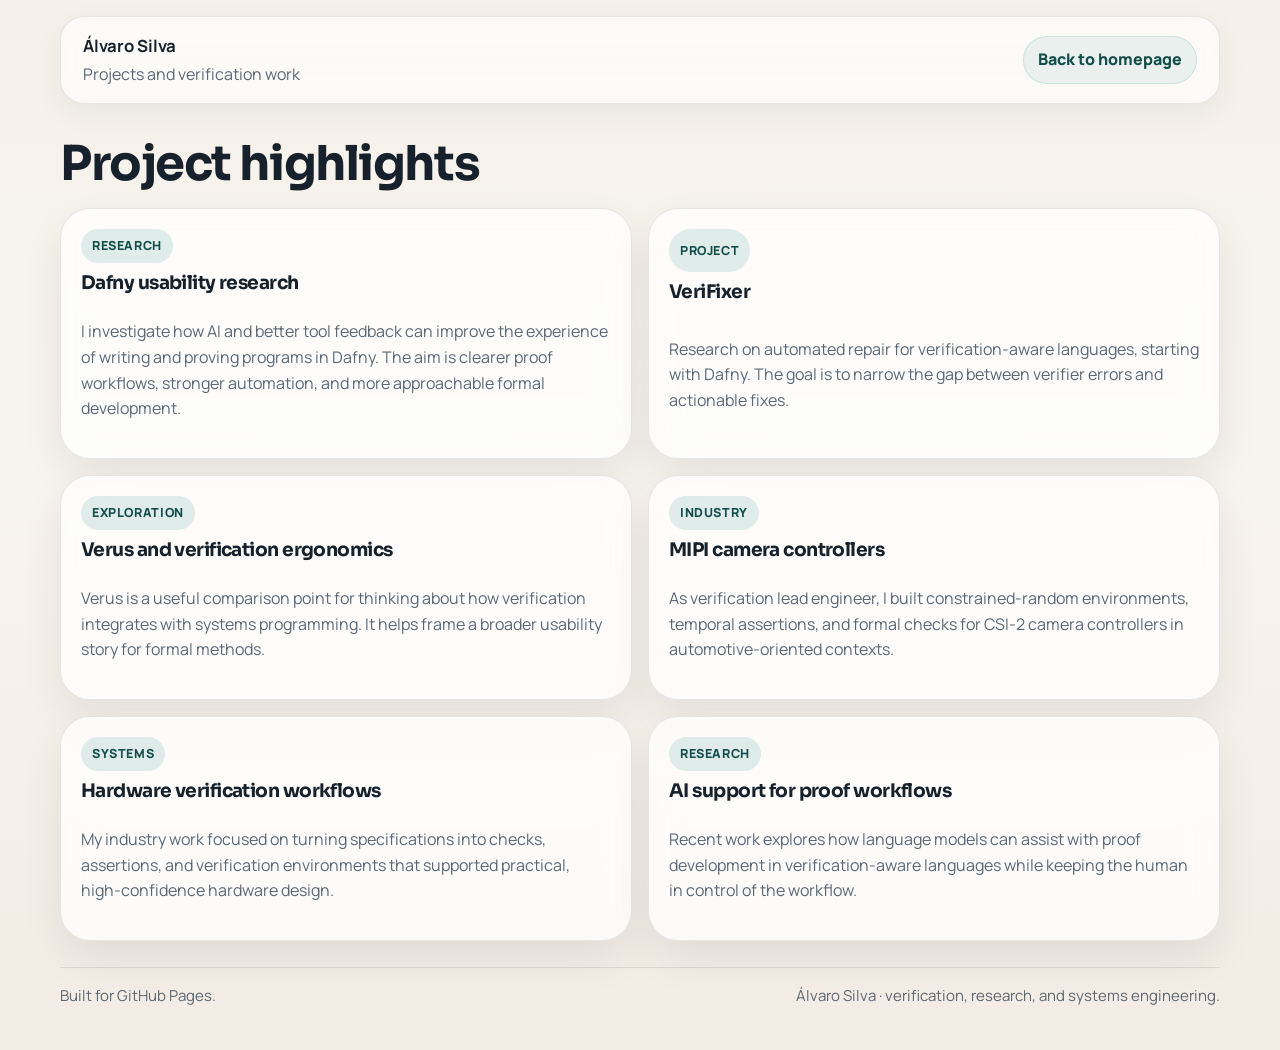
==== projects.html @ 23628031 "Initial website" ====
<!doctype html>
<html lang="en">
<head>
	<meta charset="utf-8">
	<meta name="viewport" content="width=device-width, initial-scale=1">
	<meta name="description" content="Álvaro Silva projects page. Research, verification, and hardware verification highlights.">
	<title>Projects | Álvaro Silva</title>
	<link rel="preconnect" href="https://fonts.googleapis.com">
	<link rel="preconnect" href="https://fonts.gstatic.com" crossorigin>
	<link href="https://fonts.googleapis.com/css2?family=Manrope:wght@400;500;600;700;800&family=Sora:wght@600;700&display=swap" rel="stylesheet">
	<style>
		:root { --bg:#f5f1ea; --surface:rgba(255,255,255,.78); --text:#17212b; --muted:#5c6773; --line:rgba(23,33,43,.10); --accent:#0f766e; --accent-strong:#134e4a; --accent-soft:rgba(15,118,110,.12); --shadow:0 18px 40px rgba(23,33,43,.08); --radius-xl:30px; --max-width:1160px; }
		*{box-sizing:border-box} html{scroll-behavior:smooth} body{margin:0;color:var(--text);background:linear-gradient(180deg,var(--bg) 0%,#f7f3ee 45%,#f2ece4 100%);font-family:"Manrope",sans-serif;line-height:1.6;min-height:100vh} a{color:inherit;text-decoration:none} .page{width:min(calc(100% - 32px),var(--max-width));margin:0 auto;padding:16px 0 42px} .topbar{display:flex;align-items:center;justify-content:space-between;gap:16px;padding:16px 22px;border:1px solid var(--line);border-radius:24px;background:rgba(255,255,255,.65);backdrop-filter:blur(16px);box-shadow:0 10px 30px rgba(23,33,43,.06)} .brand{display:grid;gap:2px} .brand strong{font-size:1.05rem} .brand span,.section-head p,.card p,.meta{color:var(--muted)} .hero,.section{padding-top:34px} .hero-main,.card{border:1px solid var(--line);background:var(--surface);backdrop-filter:blur(16px);box-shadow:var(--shadow);border-radius:var(--radius-xl)} .hero-main{padding:30px} h1,h2,h3{margin:0;line-height:1.08;letter-spacing:-.03em;font-family:"Sora","Manrope",sans-serif} h1{font-size:clamp(2.2rem,4.2vw,3.8rem);max-width:13ch} .eyebrow{display:inline-flex;padding:8px 14px;border-radius:999px;background:var(--accent-soft);color:var(--accent-strong);font-size:.85rem;font-weight:800;margin-bottom:14px} .section-head{display:flex;flex-wrap:wrap;justify-content:space-between;align-items:end;gap:14px;margin-bottom:18px} .section-head h2{font-size:clamp(2rem,4vw,3rem)} .backlink{display:inline-flex;align-items:center;padding:10px 14px;border-radius:999px;background:rgba(15,118,110,.08);border:1px solid rgba(15,118,110,.12);color:var(--accent-strong);font-weight:800} .cards{display:grid;grid-template-columns:repeat(2,minmax(0,1fr));gap:16px} .card{padding:20px;display:grid;gap:10px} .tag{display:inline-flex;align-items:center;width:fit-content;padding:7px 11px;border-radius:999px;background:var(--accent-soft);color:var(--accent-strong);font-size:.78rem;font-weight:800;letter-spacing:.05em;text-transform:uppercase} .footer{padding:26px 0 0;color:var(--muted);font-size:.94rem} .footer-inner{display:flex;flex-wrap:wrap;justify-content:space-between;gap:12px;align-items:center;padding-top:16px;border-top:1px solid rgba(23,33,43,.10)} @media (max-width: 720px){.page{width:min(calc(100% - 22px),var(--max-width))}.topbar,.hero-main,.card{border-radius:20px;padding:16px}.cards{grid-template-columns:1fr}}
	</style>
</head>
<body>
	<div class="page">
		<header class="topbar">
			<div class="brand">
				<strong>Álvaro Silva</strong>
				<span>Projects and verification work</span>
			</div>
			<a class="backlink" href="index.html">Back to homepage</a>
		</header>

		<section class="section">
			<div class="section-head">
				<div>
					<h2>Project highlights</h2>
				</div>
			</div>
			<div class="cards">
				<article class="card">
					<span class="tag">Research</span>
					<h3>Dafny usability research</h3>
					<p>I investigate how AI and better tool feedback can improve the experience of writing and proving programs in Dafny. The aim is clearer proof workflows, stronger automation, and more approachable formal development.</p>
				</article>
				<article class="card">
					<span class="tag">Project</span>
					<h3>VeriFixer</h3>
					<p>Research on automated repair for verification-aware languages, starting with Dafny. The goal is to narrow the gap between verifier errors and actionable fixes.</p>
				</article>
				<article class="card">
					<span class="tag">Exploration</span>
					<h3>Verus and verification ergonomics</h3>
					<p>Verus is a useful comparison point for thinking about how verification integrates with systems programming. It helps frame a broader usability story for formal methods.</p>
				</article>
				<article class="card">
					<span class="tag">Industry</span>
					<h3>MIPI camera controllers</h3>
					<p>As verification lead engineer, I built constrained-random environments, temporal assertions, and formal checks for CSI-2 camera controllers in automotive-oriented contexts.</p>
				</article>
				<article class="card">
					<span class="tag">Systems</span>
					<h3>Hardware verification workflows</h3>
					<p>My industry work focused on turning specifications into checks, assertions, and verification environments that supported practical, high-confidence hardware design.</p>
				</article>
				<article class="card">
					<span class="tag">Research</span>
					<h3>AI support for proof workflows</h3>
					<p>Recent work explores how language models can assist with proof development in verification-aware languages while keeping the human in control of the workflow.</p>
				</article>
			</div>
		</section>

		<footer class="footer">
			<div class="footer-inner">
				<span>Built for GitHub Pages.</span>
				<span>Álvaro Silva · verification, research, and systems engineering.</span>
			</div>
		</footer>
	</div>
</body>
</html>
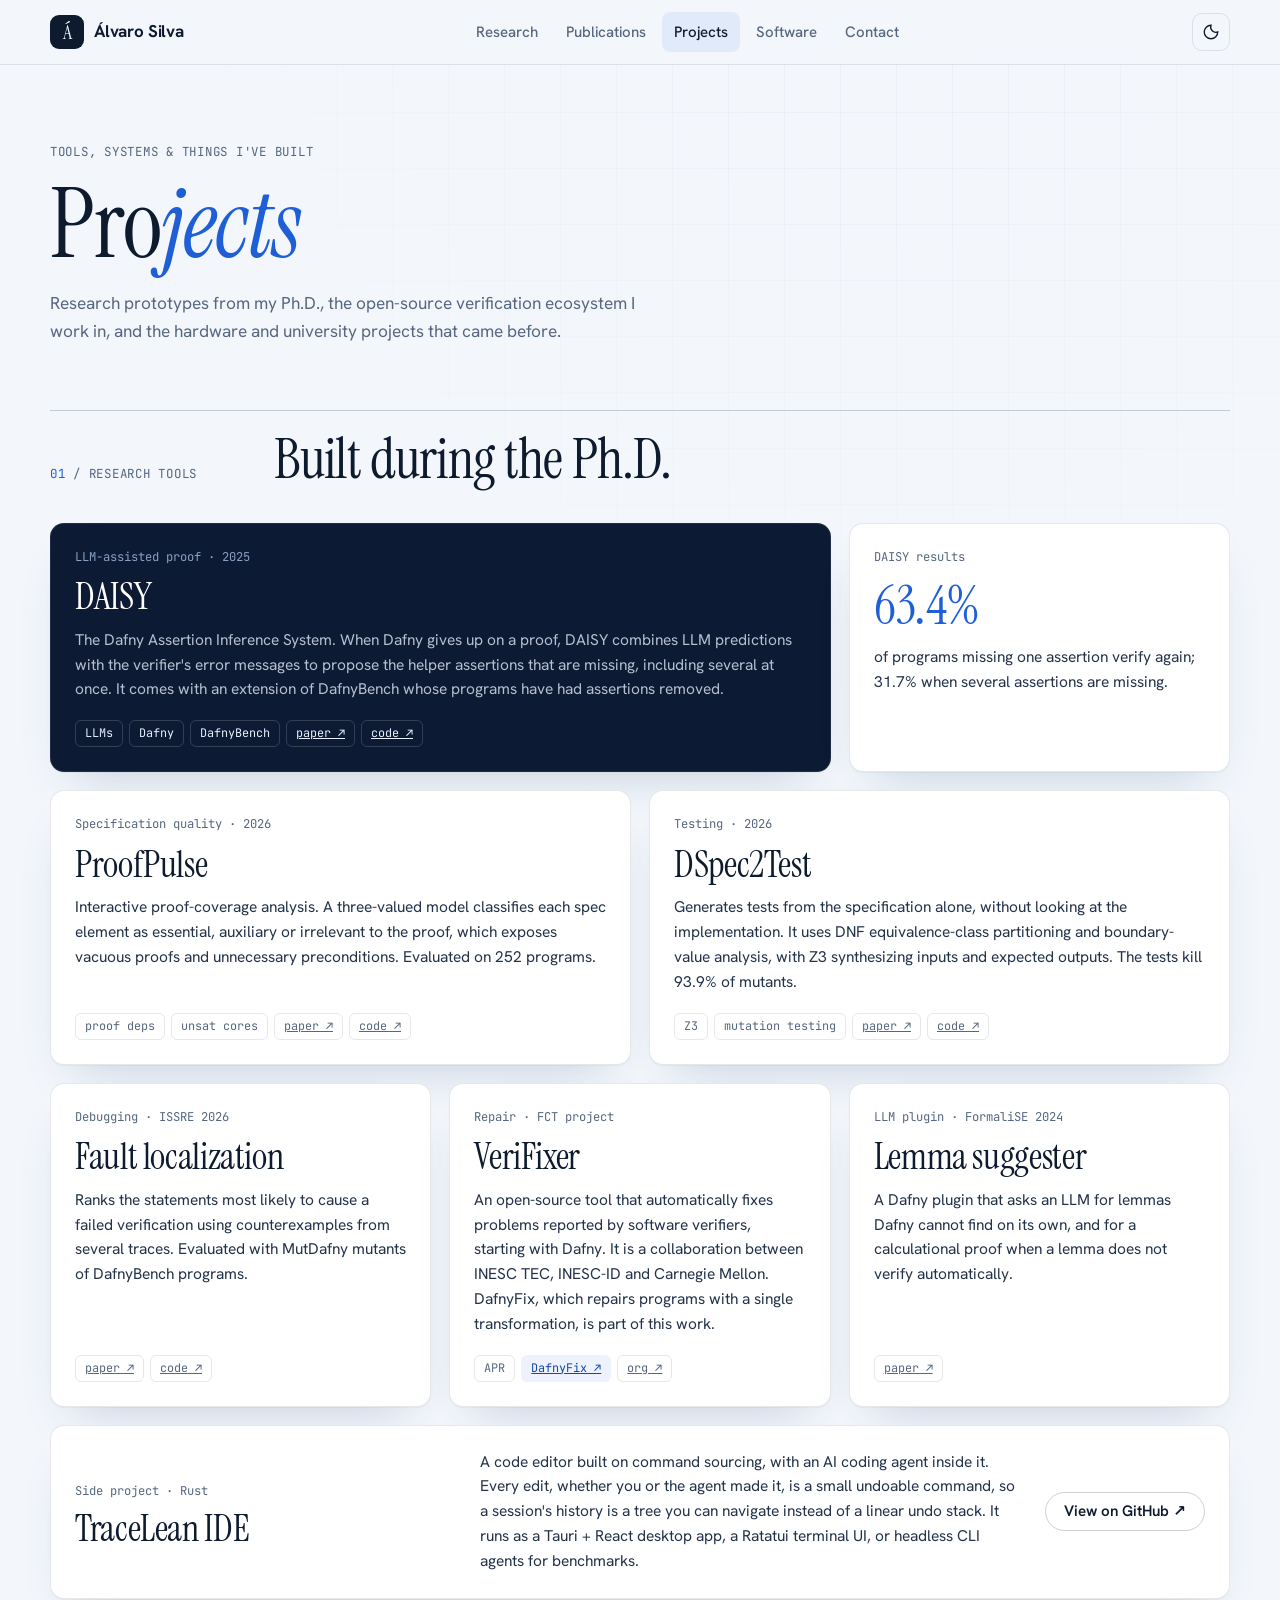
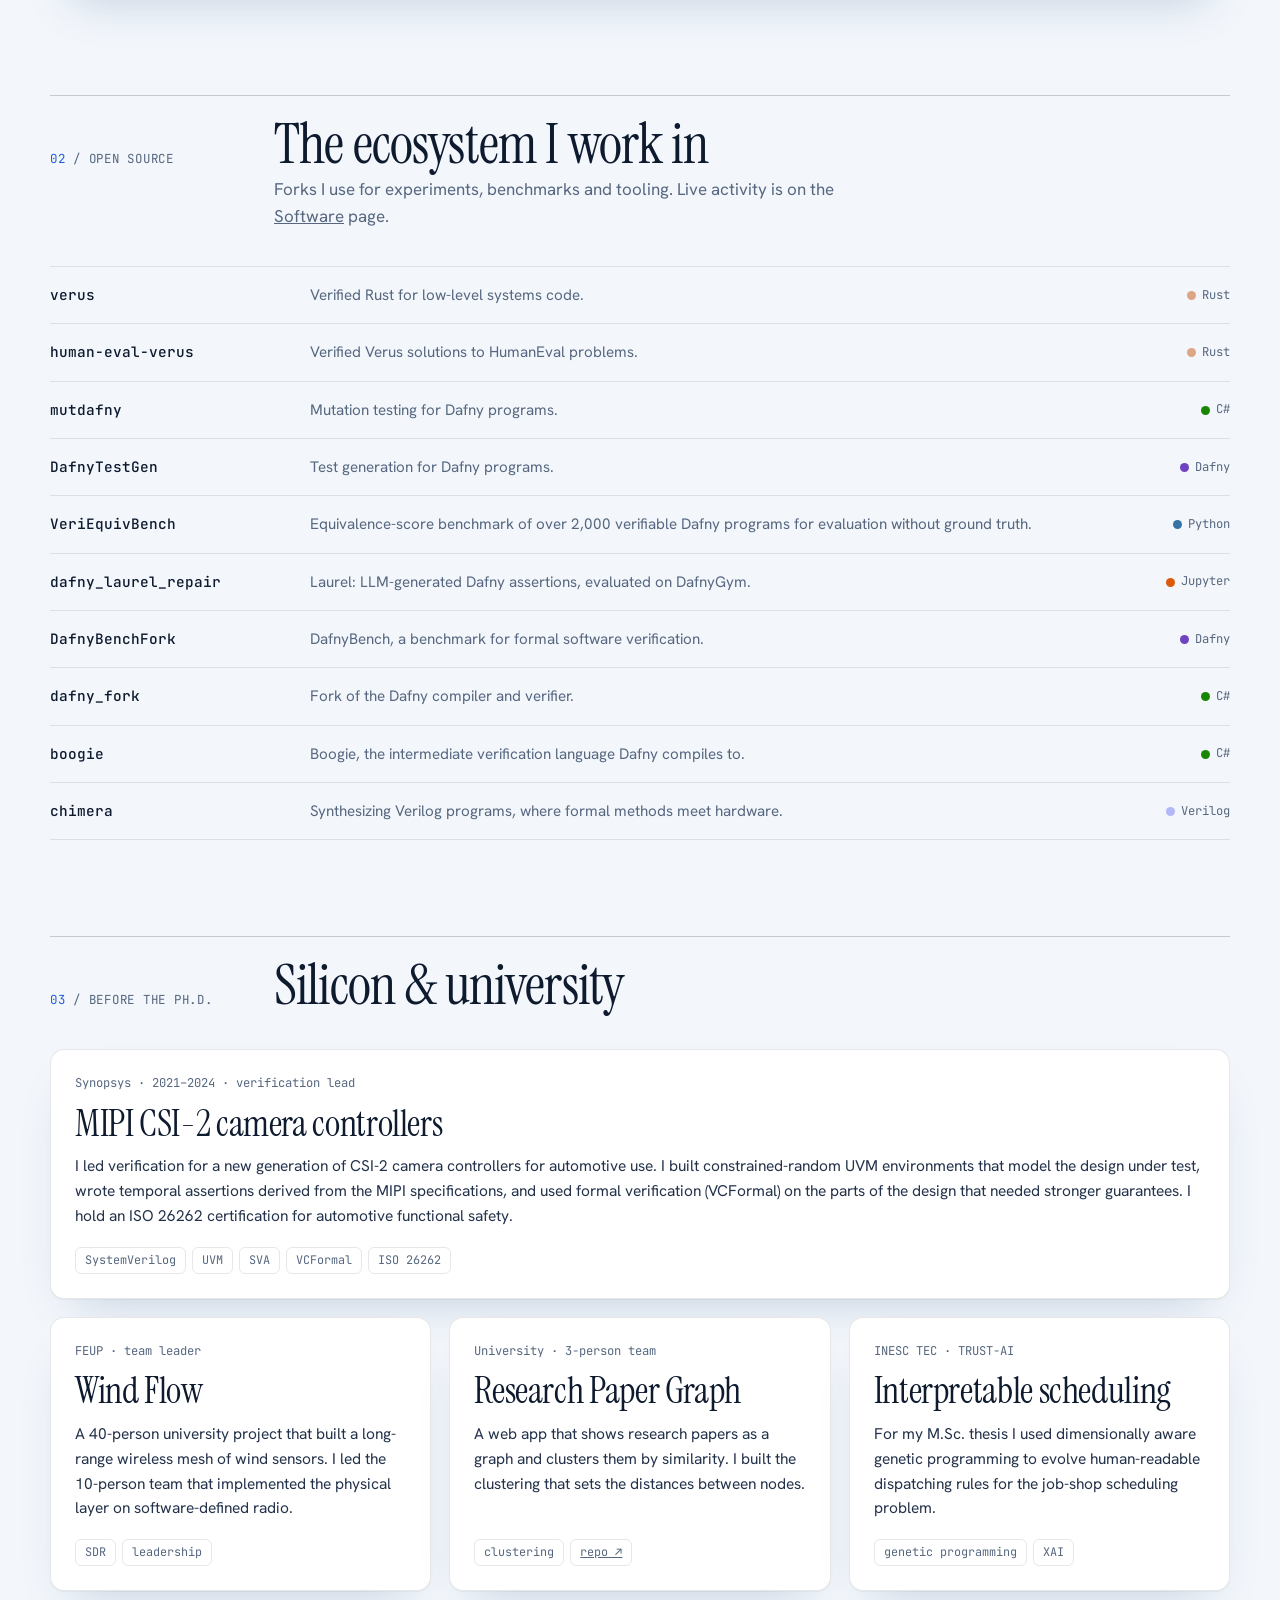
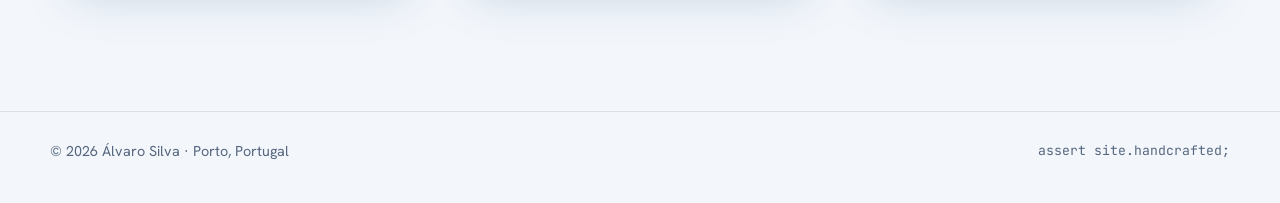
==== commit 090cf5c5: "Redesign site and add scheduled Scholar/GitHub/GitLab data snapshots - New "verified" design shared " ====
--- a/projects.html
+++ b/projects.html
@@ -3,72 +3,217 @@
 <head>
 	<meta charset="utf-8">
 	<meta name="viewport" content="width=device-width, initial-scale=1">
-	<meta name="description" content="Álvaro Silva projects page. Research, verification, and hardware verification highlights.">
-	<title>Projects | Álvaro Silva</title>
+	<title>Projects · Álvaro Silva</title>
+	<meta name="description" content="Research tools, open-source work, and engineering projects by Álvaro Silva: DAISY, ProofPulse, DSpec2Test, VeriFixer, TraceLean IDE, and MIPI CSI-2 verification.">
+	<link rel="icon" href="data:image/svg+xml,<svg xmlns='http://www.w3.org/2000/svg' viewBox='0 0 64 64'><rect width='64' height='64' rx='14' fill='%231f5fd6'/><text x='50%25' y='56%25' text-anchor='middle' dominant-baseline='middle' font-family='Georgia,serif' font-size='40' fill='%23ffffff'>Á</text></svg>">
 	<link rel="preconnect" href="https://fonts.googleapis.com">
 	<link rel="preconnect" href="https://fonts.gstatic.com" crossorigin>
-	<link href="https://fonts.googleapis.com/css2?family=Manrope:wght@400;500;600;700;800&family=Sora:wght@600;700&display=swap" rel="stylesheet">
+	<link href="https://fonts.googleapis.com/css2?family=Hanken+Grotesk:wght@400;500;600;700&family=Instrument+Serif:ital@0;1&family=JetBrains+Mono:wght@400;500&display=swap" rel="stylesheet">
+	<script>try{const t=localStorage.getItem('theme');if(t)document.documentElement.setAttribute('data-theme',t);}catch(e){}</script>
+	<link rel="stylesheet" href="assets/site.css">
 	<style>
-		:root { --bg:#f5f1ea; --surface:rgba(255,255,255,.78); --text:#17212b; --muted:#5c6773; --line:rgba(23,33,43,.10); --accent:#0f766e; --accent-strong:#134e4a; --accent-soft:rgba(15,118,110,.12); --shadow:0 18px 40px rgba(23,33,43,.08); --radius-xl:30px; --max-width:1160px; }
-		*{box-sizing:border-box} html{scroll-behavior:smooth} body{margin:0;color:var(--text);background:linear-gradient(180deg,var(--bg) 0%,#f7f3ee 45%,#f2ece4 100%);font-family:"Manrope",sans-serif;line-height:1.6;min-height:100vh} a{color:inherit;text-decoration:none} .page{width:min(calc(100% - 32px),var(--max-width));margin:0 auto;padding:16px 0 42px} .topbar{display:flex;align-items:center;justify-content:space-between;gap:16px;padding:16px 22px;border:1px solid var(--line);border-radius:24px;background:rgba(255,255,255,.65);backdrop-filter:blur(16px);box-shadow:0 10px 30px rgba(23,33,43,.06)} .brand{display:grid;gap:2px} .brand strong{font-size:1.05rem} .brand span,.section-head p,.card p,.meta{color:var(--muted)} .hero,.section{padding-top:34px} .hero-main,.card{border:1px solid var(--line);background:var(--surface);backdrop-filter:blur(16px);box-shadow:var(--shadow);border-radius:var(--radius-xl)} .hero-main{padding:30px} h1,h2,h3{margin:0;line-height:1.08;letter-spacing:-.03em;font-family:"Sora","Manrope",sans-serif} h1{font-size:clamp(2.2rem,4.2vw,3.8rem);max-width:13ch} .eyebrow{display:inline-flex;padding:8px 14px;border-radius:999px;background:var(--accent-soft);color:var(--accent-strong);font-size:.85rem;font-weight:800;margin-bottom:14px} .section-head{display:flex;flex-wrap:wrap;justify-content:space-between;align-items:end;gap:14px;margin-bottom:18px} .section-head h2{font-size:clamp(2rem,4vw,3rem)} .backlink{display:inline-flex;align-items:center;padding:10px 14px;border-radius:999px;background:rgba(15,118,110,.08);border:1px solid rgba(15,118,110,.12);color:var(--accent-strong);font-weight:800} .cards{display:grid;grid-template-columns:repeat(2,minmax(0,1fr));gap:16px} .card{padding:20px;display:grid;gap:10px} .tag{display:inline-flex;align-items:center;width:fit-content;padding:7px 11px;border-radius:999px;background:var(--accent-soft);color:var(--accent-strong);font-size:.78rem;font-weight:800;letter-spacing:.05em;text-transform:uppercase} .footer{padding:26px 0 0;color:var(--muted);font-size:.94rem} .footer-inner{display:flex;flex-wrap:wrap;justify-content:space-between;gap:12px;align-items:center;padding-top:16px;border-top:1px solid rgba(23,33,43,.10)} @media (max-width: 720px){.page{width:min(calc(100% - 22px),var(--max-width))}.topbar,.hero-main,.card{border-radius:20px;padding:16px}.cards{grid-template-columns:1fr}}
+		.bento { display: grid; grid-template-columns: repeat(6, 1fr); gap: 18px; }
+		.bento .card { display: flex; flex-direction: column; gap: 12px; }
+		.span-3 { grid-column: span 3; }
+		.span-2 { grid-column: span 2; }
+		.span-4 { grid-column: span 4; }
+		.span-6 { grid-column: span 6; }
+
+		.tool-name { font-family: var(--serif); font-weight: 400; font-size: 2.3rem; line-height: 1; letter-spacing: -0.01em; }
+		.tool-tag { font-family: var(--mono); font-size: 0.76rem; color: var(--muted); }
+		.card p { color: var(--ink-soft); font-size: 0.97rem; }
+		.card .meta { display: flex; flex-wrap: wrap; gap: 6px; margin-top: auto; padding-top: 6px; }
+
+		.card.feature { background: var(--code-bg); color: var(--code-ink); border-color: rgba(255, 255, 255, 0.08); }
+		.card.feature .tool-name { color: #fff; }
+		.card.feature p { color: rgba(230, 238, 251, 0.78); }
+		.card.feature .tool-tag { color: var(--code-dim); }
+		.card.feature .chip { color: var(--code-ink); border-color: rgba(255, 255, 255, 0.16); background: transparent; }
+
+		.metric { font-family: var(--serif); font-size: 3.4rem; line-height: 1; color: var(--accent); }
+
+		@media (max-width: 980px) {
+			.span-2, .span-3, .span-4 { grid-column: span 3; }
+		}
+		@media (max-width: 640px) {
+			.bento { grid-template-columns: 1fr; }
+			.span-2, .span-3, .span-4, .span-6 { grid-column: auto; }
+		}
+
+		/* repo list */
+		.repos { list-style: none; margin: 0; padding: 0; border-top: 1px solid var(--line); }
+		.repo {
+			display: grid;
+			grid-template-columns: 240px 1fr auto;
+			gap: 20px;
+			padding: 16px 0;
+			border-bottom: 1px solid var(--line);
+			align-items: baseline;
+		}
+		.repo a.name { font-family: var(--mono); font-size: 0.9rem; font-weight: 500; text-decoration: none; }
+		.repo a.name:hover { color: var(--accent); }
+		.repo p { color: var(--muted); font-size: 0.95rem; }
+		.lang { display: inline-flex; align-items: center; gap: 6px; font-family: var(--mono); font-size: 0.76rem; color: var(--muted); white-space: nowrap; }
+		.lang i { width: 9px; height: 9px; border-radius: 50%; display: inline-block; }
+		@media (max-width: 720px) { .repo { grid-template-columns: 1fr auto; gap: 4px 12px; } .repo p { grid-column: 1 / -1; } .repo .lang { grid-row: 1; grid-column: 2; } }
 	</style>
 </head>
 <body>
-	<div class="page">
-		<header class="topbar">
-			<div class="brand">
-				<strong>Álvaro Silva</strong>
-				<span>Projects and verification work</span>
-			</div>
-			<a class="backlink" href="index.html">Back to homepage</a>
-		</header>
-
+	<header class="nav">
+		<div class="wrap">
+			<a class="mark" href="index.html"><span class="mark-glyph">Á</span>Álvaro Silva</a>
+			<ul class="nav-links" id="nav-links">
+				<li><a href="index.html#research">Research</a></li>
+				<li><a href="publications.html">Publications</a></li>
+				<li><a href="projects.html" aria-current="page">Projects</a></li>
+				<li><a href="software.html">Software</a></li>
+				<li><a href="index.html#contact">Contact</a></li>
+			</ul>
+			<div class="nav-tools">
+				<button class="icon-btn" id="theme-toggle" type="button" aria-label="Toggle dark mode" title="Toggle theme">
+					<svg viewBox="0 0 24 24" fill="none" stroke="currentColor" stroke-width="1.8" stroke-linecap="round" aria-hidden="true"><path d="M12 3a9 9 0 1 0 9 9 7 7 0 0 1-9-9Z"/></svg>
+				</button>
+				<button class="icon-btn menu-btn" id="menu-toggle" type="button" aria-label="Open menu" aria-expanded="false" aria-controls="nav-links">
+					<svg viewBox="0 0 24 24" fill="none" stroke="currentColor" stroke-width="1.8" stroke-linecap="round" aria-hidden="true"><path d="M4 7h16M4 12h16M4 17h16"/></svg>
+				</button>
+			</div>
+		</div>
+	</header>
+
+	<main class="wrap">
+		<section class="page-hero">
+			<span class="kicker">Tools, systems &amp; things I've built</span>
+			<h1 class="display" style="margin-top:14px">Pro<em>jects</em></h1>
+			<p>Research prototypes from my Ph.D., the open-source verification ecosystem I work in, and the hardware and university projects that came before.</p>
+		</section>
+
+		<!-- ========== Research tools ========== -->
+		<section class="section" style="padding-top:56px">
+			<div class="section-head reveal">
+				<span class="kicker"><span class="n">01</span> / Research tools</span>
+				<h2>Built during the Ph.D.</h2>
+			</div>
+			<div class="bento">
+				<article class="card feature span-4 reveal">
+					<span class="tool-tag">LLM-assisted proof · 2025</span>
+					<h3 class="tool-name">DAISY</h3>
+					<p>The Dafny Assertion Inference System. When Dafny gives up on a proof, DAISY combines LLM predictions with the verifier's error messages to propose the helper assertions that are missing, including several at once. It comes with an extension of DafnyBench whose programs have had assertions removed.</p>
+					<div class="meta"><span class="chip">LLMs</span><span class="chip">Dafny</span><span class="chip">DafnyBench</span><a class="chip" href="https://arxiv.org/abs/2511.00125" target="_blank" rel="noreferrer">paper ↗</a><a class="chip" href="https://github.com/VeriFixer/daisy" target="_blank" rel="noreferrer">code ↗</a></div>
+				</article>
+				<article class="card span-2 reveal">
+					<span class="tool-tag">DAISY results</span>
+					<span class="metric">63.4%</span>
+					<p>of programs missing one assertion verify again; 31.7% when several assertions are missing.</p>
+				</article>
+
+				<article class="card span-3 reveal">
+					<span class="tool-tag">Specification quality · 2026</span>
+					<h3 class="tool-name">ProofPulse</h3>
+					<p>Interactive proof-coverage analysis. A three-valued model classifies each spec element as essential, auxiliary or irrelevant to the proof, which exposes vacuous proofs and unnecessary preconditions. Evaluated on 252 programs.</p>
+					<div class="meta"><span class="chip">proof deps</span><span class="chip">unsat cores</span><a class="chip" href="https://arxiv.org/abs/2608.30818" target="_blank" rel="noreferrer">paper ↗</a><a class="chip" href="https://github.com/VeriFixer/ProofPulse" target="_blank" rel="noreferrer">code ↗</a></div>
+				</article>
+				<article class="card span-3 reveal">
+					<span class="tool-tag">Testing · 2026</span>
+					<h3 class="tool-name">DSpec2Test</h3>
+					<p>Generates tests from the specification alone, without looking at the implementation. It uses DNF equivalence-class partitioning and boundary-value analysis, with Z3 synthesizing inputs and expected outputs. The tests kill 93.9% of mutants.</p>
+					<div class="meta"><span class="chip">Z3</span><span class="chip">mutation testing</span><a class="chip" href="https://arxiv.org/abs/2609.29713" target="_blank" rel="noreferrer">paper ↗</a><a class="chip" href="https://github.com/VeriFixer/DSpec2Test" target="_blank" rel="noreferrer">code ↗</a></div>
+				</article>
+
+				<article class="card span-2 reveal">
+					<span class="tool-tag">Debugging · ISSRE 2026</span>
+					<h3 class="tool-name">Fault localization</h3>
+					<p>Ranks the statements most likely to cause a failed verification using counterexamples from several traces. Evaluated with MutDafny mutants of DafnyBench programs.</p>
+					<div class="meta"><a class="chip" href="https://arxiv.org/abs/2608.05399" target="_blank" rel="noreferrer">paper ↗</a><a class="chip" href="https://github.com/VeriFixer/verifixer_fault_localization" target="_blank" rel="noreferrer">code ↗</a></div>
+				</article>
+				<article class="card span-2 reveal">
+					<span class="tool-tag">Repair · FCT project</span>
+					<h3 class="tool-name">VeriFixer</h3>
+					<p>An open-source tool that automatically fixes problems reported by software verifiers, starting with Dafny. It is a collaboration between INESC TEC, INESC-ID and Carnegie Mellon. DafnyFix, which repairs programs with a single transformation, is part of this work.</p>
+					<div class="meta"><span class="chip">APR</span><a class="chip accent" href="https://github.com/VeriFixer/DafnyFix" target="_blank" rel="noreferrer">DafnyFix ↗</a><a class="chip" href="https://github.com/VeriFixer" target="_blank" rel="noreferrer">org ↗</a></div>
+				</article>
+				<article class="card span-2 reveal">
+					<span class="tool-tag">LLM plugin · FormaliSE 2024</span>
+					<h3 class="tool-name">Lemma suggester</h3>
+					<p>A Dafny plugin that asks an LLM for lemmas Dafny cannot find on its own, and for a calculational proof when a lemma does not verify automatically.</p>
+					<div class="meta"><a class="chip" href="https://arxiv.org/abs/2401.00963" target="_blank" rel="noreferrer">paper ↗</a></div>
+				</article>
+
+				<article class="card span-6 reveal" style="flex-direction:row;flex-wrap:wrap;align-items:center;gap:24px">
+					<div style="flex:1 1 320px">
+						<span class="tool-tag">Side project · Rust</span>
+						<h3 class="tool-name" style="margin-top:8px">TraceLean IDE</h3>
+					</div>
+					<p style="flex:2 1 420px">A code editor built on command sourcing, with an AI coding agent inside it. Every edit, whether you or the agent made it, is a small undoable command, so a session's history is a tree you can navigate instead of a linear undo stack. It runs as a Tauri + React desktop app, a Ratatui terminal UI, or headless CLI agents for benchmarks.</p>
+					<a class="btn" href="https://github.com/ricostynha1/trace_code_ide" target="_blank" rel="noreferrer">View on GitHub ↗</a>
+				</article>
+			</div>
+		</section>
+
+		<!-- ========== Ecosystem ========== -->
 		<section class="section">
-			<div class="section-head">
+			<div class="section-head reveal">
+				<span class="kicker"><span class="n">02</span> / Open source</span>
 				<div>
-					<h2>Project highlights</h2>
+					<h2>The ecosystem I work in</h2>
+					<p class="aside" style="grid-column:auto">Forks I use for experiments, benchmarks and tooling. Live activity is on the <a href="software.html">Software</a> page.</p>
 				</div>
 			</div>
-			<div class="cards">
-				<article class="card">
-					<span class="tag">Research</span>
-					<h3>Dafny usability research</h3>
-					<p>I investigate how AI and better tool feedback can improve the experience of writing and proving programs in Dafny. The aim is clearer proof workflows, stronger automation, and more approachable formal development.</p>
-				</article>
-				<article class="card">
-					<span class="tag">Project</span>
-					<h3>VeriFixer</h3>
-					<p>Research on automated repair for verification-aware languages, starting with Dafny. The goal is to narrow the gap between verifier errors and actionable fixes.</p>
-				</article>
-				<article class="card">
-					<span class="tag">Exploration</span>
-					<h3>Verus and verification ergonomics</h3>
-					<p>Verus is a useful comparison point for thinking about how verification integrates with systems programming. It helps frame a broader usability story for formal methods.</p>
-				</article>
-				<article class="card">
-					<span class="tag">Industry</span>
-					<h3>MIPI camera controllers</h3>
-					<p>As verification lead engineer, I built constrained-random environments, temporal assertions, and formal checks for CSI-2 camera controllers in automotive-oriented contexts.</p>
-				</article>
-				<article class="card">
-					<span class="tag">Systems</span>
-					<h3>Hardware verification workflows</h3>
-					<p>My industry work focused on turning specifications into checks, assertions, and verification environments that supported practical, high-confidence hardware design.</p>
-				</article>
-				<article class="card">
-					<span class="tag">Research</span>
-					<h3>AI support for proof workflows</h3>
-					<p>Recent work explores how language models can assist with proof development in verification-aware languages while keeping the human in control of the workflow.</p>
-				</article>
-			</div>
-		</section>
-
-		<footer class="footer">
-			<div class="footer-inner">
-				<span>Built for GitHub Pages.</span>
-				<span>Álvaro Silva · verification, research, and systems engineering.</span>
-			</div>
-		</footer>
-	</div>
+			<ul class="repos reveal">
+				<li class="repo"><a class="name" href="https://github.com/ricostynha1/verus" target="_blank" rel="noreferrer">verus</a><p>Verified Rust for low-level systems code.</p><span class="lang"><i style="background:#dea584"></i>Rust</span></li>
+				<li class="repo"><a class="name" href="https://github.com/ricostynha1/human-eval-verus" target="_blank" rel="noreferrer">human-eval-verus</a><p>Verified Verus solutions to HumanEval problems.</p><span class="lang"><i style="background:#dea584"></i>Rust</span></li>
+				<li class="repo"><a class="name" href="https://github.com/ricostynha1/mutdafny" target="_blank" rel="noreferrer">mutdafny</a><p>Mutation testing for Dafny programs.</p><span class="lang"><i style="background:#178600"></i>C#</span></li>
+				<li class="repo"><a class="name" href="https://github.com/ricostynha1/DafnyTestGen" target="_blank" rel="noreferrer">DafnyTestGen</a><p>Test generation for Dafny programs.</p><span class="lang"><i style="background:#6f42c1"></i>Dafny</span></li>
+				<li class="repo"><a class="name" href="https://github.com/ricostynha1/VeriEquivBench" target="_blank" rel="noreferrer">VeriEquivBench</a><p>Equivalence-score benchmark of over 2,000 verifiable Dafny programs for evaluation without ground truth.</p><span class="lang"><i style="background:#3572a5"></i>Python</span></li>
+				<li class="repo"><a class="name" href="https://github.com/ricostynha1/dafny_laurel_repair" target="_blank" rel="noreferrer">dafny_laurel_repair</a><p>Laurel: LLM-generated Dafny assertions, evaluated on DafnyGym.</p><span class="lang"><i style="background:#da5b0b"></i>Jupyter</span></li>
+				<li class="repo"><a class="name" href="https://github.com/ricostynha1/DafnyBenchFork" target="_blank" rel="noreferrer">DafnyBenchFork</a><p>DafnyBench, a benchmark for formal software verification.</p><span class="lang"><i style="background:#6f42c1"></i>Dafny</span></li>
+				<li class="repo"><a class="name" href="https://github.com/ricostynha1/dafny_fork" target="_blank" rel="noreferrer">dafny_fork</a><p>Fork of the Dafny compiler and verifier.</p><span class="lang"><i style="background:#178600"></i>C#</span></li>
+				<li class="repo"><a class="name" href="https://github.com/ricostynha1/boogie" target="_blank" rel="noreferrer">boogie</a><p>Boogie, the intermediate verification language Dafny compiles to.</p><span class="lang"><i style="background:#178600"></i>C#</span></li>
+				<li class="repo"><a class="name" href="https://github.com/ricostynha1/chimera" target="_blank" rel="noreferrer">chimera</a><p>Synthesizing Verilog programs, where formal methods meet hardware.</p><span class="lang"><i style="background:#b2b7f8"></i>Verilog</span></li>
+			</ul>
+		</section>
+
+		<!-- ========== Industry & earlier ========== -->
+		<section class="section">
+			<div class="section-head reveal">
+				<span class="kicker"><span class="n">03</span> / Before the Ph.D.</span>
+				<h2>Silicon &amp; university</h2>
+			</div>
+			<div class="bento">
+				<article class="card span-6 reveal">
+					<span class="tool-tag">Synopsys · 2021–2024 · verification lead</span>
+					<h3 class="tool-name">MIPI CSI-2 camera controllers</h3>
+					<p>I led verification for a new generation of CSI-2 camera controllers for automotive use. I built constrained-random UVM environments that model the design under test, wrote temporal assertions derived from the MIPI specifications, and used formal verification (VCFormal) on the parts of the design that needed stronger guarantees. I hold an ISO 26262 certification for automotive functional safety.</p>
+					<div class="meta"><span class="chip">SystemVerilog</span><span class="chip">UVM</span><span class="chip">SVA</span><span class="chip">VCFormal</span><span class="chip">ISO 26262</span></div>
+				</article>
+				<article class="card span-2 reveal">
+					<span class="tool-tag">FEUP · team leader</span>
+					<h3 class="tool-name">Wind Flow</h3>
+					<p>A 40-person university project that built a long-range wireless mesh of wind sensors. I led the 10-person team that implemented the physical layer on software-defined radio.</p>
+					<div class="meta"><span class="chip">SDR</span><span class="chip">leadership</span></div>
+				</article>
+				<article class="card span-2 reveal">
+					<span class="tool-tag">University · 3-person team</span>
+					<h3 class="tool-name">Research Paper Graph</h3>
+					<p>A web app that shows research papers as a graph and clusters them by similarity. I built the clustering that sets the distances between nodes.</p>
+					<div class="meta"><span class="chip">clustering</span><a class="chip" href="https://github.com/Jibbow/research-paper-graph" target="_blank" rel="noreferrer">repo ↗</a></div>
+				</article>
+				<article class="card span-2 reveal">
+					<span class="tool-tag">INESC TEC · TRUST-AI</span>
+					<h3 class="tool-name">Interpretable scheduling</h3>
+					<p>For my M.Sc. thesis I used dimensionally aware genetic programming to evolve human-readable dispatching rules for the job-shop scheduling problem.</p>
+					<div class="meta"><span class="chip">genetic programming</span><span class="chip">XAI</span></div>
+				</article>
+			</div>
+		</section>
+	</main>
+
+	<footer class="footer">
+		<div class="wrap">
+			<span>© <span id="year">2026</span> Álvaro Silva · Porto, Portugal</span>
+			<code>assert site.handcrafted;</code>
+		</div>
+	</footer>
+
+	<script src="assets/site.js"></script>
 </body>
 </html>
--- a/assets/site.css
+++ b/assets/site.css
@@ -0,0 +1,487 @@
+/* Álvaro Silva — shared styles
+   Concept: "verified". Cool, bluish-white editorial layout with a Dafny-flavoured
+   code layer; blue accent, green reserved for "verified". */
+
+:root {
+	--bg: #f3f7fc;
+	--bg-raised: #ffffff;
+	--ink: #0e1a2e;
+	--ink-soft: #23324a;
+	--muted: #56677f;
+	--faint: #8a99ae;
+	--line: rgba(14, 26, 46, 0.10);
+	--line-strong: rgba(14, 26, 46, 0.20);
+	--accent: #1f5fd6;
+	--accent-ink: #1748a8;
+	--accent-wash: rgba(31, 95, 214, 0.08);
+	--ok: #0f8a6a;
+	--ok-wash: rgba(15, 138, 106, 0.10);
+	--warn: #b5651d;
+	--code-bg: #0d1a33;
+	--code-ink: #e6eefb;
+	--code-dim: #8aa0c2;
+	--code-kw: #8ab4ff;
+	--code-ty: #6fd6d0;
+	--code-str: #f5c98a;
+	--code-ok: #4fd1a5;
+	--on-dark: #eef4ff;
+	--glow: rgba(31, 95, 214, 0.10);
+	--shadow: 0 1px 0 rgba(14, 26, 46, 0.04), 0 24px 48px -24px rgba(20, 50, 100, 0.22);
+	--radius: 14px;
+	--max: 1180px;
+	--serif: "Instrument Serif", "Iowan Old Style", Georgia, serif;
+	--sans: "Hanken Grotesk", system-ui, -apple-system, "Segoe UI", sans-serif;
+	--mono: "JetBrains Mono", ui-monospace, "SFMono-Regular", Menlo, monospace;
+	color-scheme: light;
+}
+
+/* Light is the default; dark mode is opt-in via the theme toggle. */
+:root[data-theme="dark"] {
+	/* the original violet-on-ink palette */
+	--bg: #0f0f14;
+	--bg-raised: #17171f;
+	--ink: #eeedf4;
+	--ink-soft: #d6d4e2;
+	--muted: #a2a1b3;
+	--faint: #74738a;
+	--line: rgba(238, 237, 244, 0.12);
+	--line-strong: rgba(238, 237, 244, 0.26);
+	--accent: #b39bff;
+	--accent-ink: #cbbaff;
+	--accent-wash: rgba(179, 155, 255, 0.10);
+	--ok: #5ad48f;
+	--ok-wash: rgba(90, 212, 143, 0.12);
+	--warn: #f0a35e;
+	--code-bg: #1b1a25;
+	--code-ink: #e8e6f0;
+	--code-dim: #8c88a3;
+	--code-kw: #c4a8ff;
+	--code-ty: #7fd4c1;
+	--code-str: #f2c48d;
+	--code-ok: #5ad48f;
+	--on-dark: #f4f1ea;
+	--glow: transparent;
+	--shadow: 0 1px 0 rgba(0, 0, 0, 0.3), 0 24px 48px -24px rgba(0, 0, 0, 0.7);
+	color-scheme: dark;
+}
+
+* { box-sizing: border-box; }
+
+html { scroll-behavior: smooth; -webkit-text-size-adjust: 100%; }
+
+body {
+	margin: 0;
+	background: radial-gradient(1200px 640px at 85% -12%, var(--glow), transparent 65%) no-repeat, var(--bg);
+	color: var(--ink);
+	font-family: var(--sans);
+	font-size: 17px;
+	line-height: 1.6;
+	overflow-x: hidden;
+	-webkit-font-smoothing: antialiased;
+}
+
+/* faint proof-grid in the background */
+body::before {
+	content: "";
+	position: fixed;
+	inset: 0;
+	z-index: -1;
+	pointer-events: none;
+	background-image:
+		linear-gradient(var(--line) 1px, transparent 1px),
+		linear-gradient(90deg, var(--line) 1px, transparent 1px);
+	background-size: 56px 56px;
+	opacity: 0.35;
+	mask-image: radial-gradient(ellipse at 70% 0%, #000 0%, transparent 60%);
+}
+
+a { color: inherit; }
+img { max-width: 100%; display: block; }
+::selection { background: var(--accent); color: var(--bg); }
+
+:focus-visible { outline: 2px solid var(--accent); outline-offset: 3px; border-radius: 4px; }
+
+.wrap {
+	width: min(100% - 32px, var(--max));
+	margin-inline: auto;
+}
+
+/* ---------- Top navigation ---------- */
+
+.nav {
+	position: sticky;
+	top: 0;
+	z-index: 50;
+	background: color-mix(in srgb, var(--bg) 82%, transparent);
+	backdrop-filter: blur(14px);
+	-webkit-backdrop-filter: blur(14px);
+	border-bottom: 1px solid var(--line);
+}
+
+.nav .wrap {
+	display: flex;
+	align-items: center;
+	justify-content: space-between;
+	gap: 16px;
+	height: 64px;
+}
+
+.mark {
+	display: inline-flex;
+	align-items: center;
+	gap: 10px;
+	text-decoration: none;
+	font-weight: 700;
+	letter-spacing: -0.01em;
+	white-space: nowrap;
+}
+
+.mark-glyph {
+	display: inline-grid;
+	place-items: center;
+	width: 34px;
+	height: 34px;
+	border-radius: 9px;
+	background: var(--ink);
+	color: var(--bg);
+	font-family: var(--serif);
+	font-size: 1.25rem;
+	font-weight: 400;
+	line-height: 1;
+}
+
+.nav-links {
+	display: flex;
+	align-items: center;
+	gap: 4px;
+	list-style: none;
+	margin: 0;
+	padding: 0;
+}
+
+.nav-links a {
+	display: block;
+	padding: 8px 12px;
+	border-radius: 8px;
+	text-decoration: none;
+	color: var(--muted);
+	font-size: 0.94rem;
+	font-weight: 500;
+	transition: color 0.15s, background 0.15s;
+}
+
+.nav-links a:hover { color: var(--ink); background: var(--accent-wash); }
+.nav-links a[aria-current="page"] { color: var(--ink); background: var(--accent-wash); }
+
+.nav-tools { display: flex; align-items: center; gap: 6px; }
+
+.icon-btn {
+	display: inline-grid;
+	place-items: center;
+	width: 38px;
+	height: 38px;
+	border-radius: 10px;
+	border: 1px solid var(--line);
+	background: transparent;
+	color: var(--ink);
+	cursor: pointer;
+	transition: border-color 0.15s, background 0.15s;
+}
+
+.icon-btn:hover { border-color: var(--line-strong); background: var(--accent-wash); }
+.icon-btn svg { width: 18px; height: 18px; }
+
+.menu-btn { display: none; }
+
+@media (max-width: 860px) {
+	.menu-btn { display: inline-grid; }
+	.nav-links {
+		position: absolute;
+		top: 64px;
+		left: 0;
+		right: 0;
+		flex-direction: column;
+		align-items: stretch;
+		padding: 8px 16px 16px;
+		background: var(--bg);
+		border-bottom: 1px solid var(--line);
+		display: none;
+	}
+	.nav[data-open="true"] .nav-links { display: flex; }
+	.nav-links a { padding: 12px; font-size: 1rem; }
+}
+
+/* ---------- Type ---------- */
+
+h1, h2, h3, h4 { margin: 0; font-weight: 600; letter-spacing: -0.02em; line-height: 1.15; }
+
+.display {
+	font-family: var(--serif);
+	font-weight: 400;
+	letter-spacing: -0.015em;
+	line-height: 0.98;
+}
+
+.display em { font-style: italic; color: var(--accent); }
+
+.kicker {
+	font-family: var(--mono);
+	font-size: 0.78rem;
+	letter-spacing: 0.06em;
+	text-transform: uppercase;
+	color: var(--muted);
+}
+
+.kicker .n { color: var(--accent); }
+
+p { margin: 0; }
+.muted { color: var(--muted); }
+
+/* ---------- Buttons & chips ---------- */
+
+.btn {
+	display: inline-flex;
+	align-items: center;
+	gap: 8px;
+	padding: 11px 18px;
+	border-radius: 999px;
+	border: 1px solid var(--line-strong);
+	background: transparent;
+	color: var(--ink);
+	font: 600 0.95rem/1 var(--sans);
+	text-decoration: none;
+	cursor: pointer;
+	transition: transform 0.15s, background 0.15s, border-color 0.15s;
+}
+
+.btn:hover { transform: translateY(-1px); border-color: var(--ink); }
+.btn svg { width: 16px; height: 16px; }
+
+.btn.solid { background: var(--ink); color: var(--bg); border-color: var(--ink); }
+.btn.solid:hover { background: var(--accent); border-color: var(--accent); }
+
+.chip {
+	display: inline-flex;
+	align-items: center;
+	gap: 6px;
+	padding: 3px 9px;
+	border-radius: 6px;
+	border: 1px solid var(--line);
+	font-family: var(--mono);
+	font-size: 0.74rem;
+	color: var(--muted);
+	white-space: nowrap;
+}
+
+.chip.accent { color: var(--accent-ink); border-color: transparent; background: var(--accent-wash); }
+.chip.ok { color: var(--ok); border-color: transparent; background: var(--ok-wash); }
+.chip.warn { color: var(--warn); border-color: currentColor; }
+
+.chip .dot { width: 6px; height: 6px; border-radius: 50%; background: currentColor; }
+
+.socials { display: flex; flex-wrap: wrap; gap: 8px; }
+
+/* ---------- Sections ---------- */
+
+.section { padding: 96px 0 0; }
+
+.section-head {
+	display: grid;
+	grid-template-columns: 200px 1fr;
+	gap: 24px;
+	align-items: baseline;
+	margin-bottom: 36px;
+	padding-top: 20px;
+	border-top: 1px solid var(--line-strong);
+}
+
+.section-head h2 {
+	font-family: var(--serif);
+	font-weight: 400;
+	font-size: clamp(2.2rem, 4.6vw, 3.5rem);
+	line-height: 1;
+	letter-spacing: -0.015em;
+}
+
+.section-head .aside { grid-column: 2; color: var(--muted); max-width: 62ch; margin-top: 4px; }
+
+@media (max-width: 720px) {
+	.section { padding-top: 64px; }
+	.section-head { grid-template-columns: 1fr; gap: 10px; }
+	.section-head .aside { grid-column: 1; }
+}
+
+/* ---------- Cards ---------- */
+
+.card {
+	background: var(--bg-raised);
+	border: 1px solid var(--line);
+	border-radius: var(--radius);
+	padding: 24px;
+	box-shadow: var(--shadow);
+}
+
+/* ---------- Code block (Dafny-ish) ---------- */
+
+.code {
+	background: var(--code-bg);
+	color: var(--code-ink);
+	border-radius: var(--radius);
+	font-family: var(--mono);
+	font-size: 0.82rem;
+	line-height: 1.7;
+	box-shadow: 0 30px 60px -30px rgba(8, 20, 48, 0.55);
+	overflow: hidden;
+	min-width: 0;
+	max-width: 100%;
+}
+
+.code-bar {
+	display: flex;
+	align-items: center;
+	justify-content: space-between;
+	gap: 10px;
+	padding: 10px 14px;
+	border-bottom: 1px solid rgba(255, 255, 255, 0.08);
+	color: var(--code-dim);
+	font-size: 0.74rem;
+}
+
+.code-bar .lights { display: flex; gap: 6px; }
+.code-bar .lights i { width: 10px; height: 10px; border-radius: 50%; background: rgba(255, 255, 255, 0.16); }
+
+.code pre { margin: 0; padding: 16px 18px; overflow-x: auto; white-space: pre; }
+.code .kw { color: var(--code-kw); }
+.code .ty { color: var(--code-ty); }
+.code .st { color: var(--code-str); }
+.code .cm { color: var(--code-dim); font-style: italic; }
+
+.code-status {
+	display: flex;
+	align-items: center;
+	gap: 8px;
+	padding: 10px 14px;
+	border-top: 1px solid rgba(255, 255, 255, 0.08);
+	font-size: 0.74rem;
+	color: var(--code-dim);
+}
+
+.code-status .ok { color: var(--code-ok); display: inline-flex; align-items: center; gap: 6px; }
+.code-status .ok svg { width: 14px; height: 14px; }
+
+/* ---------- Publication list ---------- */
+
+.pubs { list-style: none; margin: 0; padding: 0; }
+
+.pub {
+	display: grid;
+	grid-template-columns: 120px 1fr;
+	gap: 24px;
+	padding: 24px 0;
+	border-bottom: 1px solid var(--line);
+}
+
+.pub:first-child { padding-top: 0; }
+
+.pub-venue { font-family: var(--mono); font-size: 0.8rem; color: var(--muted); padding-top: 4px; }
+.pub-venue strong { display: block; color: var(--ink); font-size: 0.92rem; font-weight: 600; }
+
+.pub h3 { font-size: 1.14rem; font-weight: 600; line-height: 1.35; letter-spacing: -0.01em; }
+.pub h3 a { text-decoration: none; background-image: linear-gradient(var(--accent), var(--accent)); background-size: 0 1px; background-repeat: no-repeat; background-position: 0 100%; transition: background-size 0.25s; }
+.pub h3 a:hover { background-size: 100% 1px; }
+
+.pub .authors { margin-top: 6px; color: var(--muted); font-size: 0.95rem; }
+.pub .authors .me { color: var(--ink); font-weight: 600; }
+.pub .summary { margin-top: 10px; color: var(--ink-soft); font-size: 0.95rem; max-width: 75ch; }
+
+.pub-links { display: flex; flex-wrap: wrap; gap: 8px; margin-top: 14px; align-items: center; }
+
+.pub-link {
+	display: inline-flex;
+	align-items: center;
+	gap: 5px;
+	padding: 4px 10px;
+	border-radius: 6px;
+	border: 1px solid var(--line);
+	font-family: var(--mono);
+	font-size: 0.75rem;
+	text-decoration: none;
+	color: var(--ink-soft);
+	transition: border-color 0.15s, color 0.15s;
+}
+
+.pub-link:hover { border-color: var(--accent); color: var(--accent); }
+
+@media (max-width: 640px) {
+	.pub { grid-template-columns: 1fr; gap: 8px; }
+	.pub-venue strong { display: inline; margin-right: 8px; }
+}
+
+/* ---------- Page hero (inner pages) ---------- */
+
+.page-hero { padding: 72px 0 8px; }
+.page-hero h1 { font-size: clamp(3rem, 8vw, 6rem); }
+.page-hero p { margin-top: 18px; max-width: 60ch; color: var(--muted); font-size: 1.08rem; }
+
+/* ---------- Footer ---------- */
+
+.footer { margin-top: 120px; border-top: 1px solid var(--line); padding: 28px 0 40px; color: var(--muted); font-size: 0.9rem; }
+.footer .wrap { display: flex; flex-wrap: wrap; justify-content: space-between; gap: 12px; }
+.footer code { font-family: var(--mono); font-size: 0.82rem; }
+
+/* ---------- Motion ---------- */
+
+.reveal { opacity: 0; transform: translateY(14px); transition: opacity 0.7s ease, transform 0.7s ease; }
+.reveal.in { opacity: 1; transform: none; }
+
+@media (prefers-reduced-motion: reduce) {
+	html { scroll-behavior: auto; }
+	.reveal { opacity: 1; transform: none; transition: none; }
+	* { animation: none !important; }
+}
+
+/* ---------- Google Scholar (filled by assets/scholar.js) ---------- */
+
+.scholar-metrics {
+	display: flex;
+	flex-wrap: wrap;
+	align-items: flex-end;
+	gap: 14px 32px;
+	margin-top: 28px;
+	padding: 18px 22px;
+	border: 1px solid var(--line);
+	border-radius: var(--radius);
+	background: var(--bg-raised);
+}
+
+.scholar-metrics[hidden] { display: none; }
+
+.sch-stat strong { display: block; font-family: var(--serif); font-weight: 400; font-size: 2.4rem; line-height: 1; }
+.sch-stat span { font-family: var(--mono); font-size: 0.72rem; color: var(--muted); text-transform: uppercase; letter-spacing: 0.05em; }
+
+.sch-bars { display: flex; align-items: flex-end; gap: 6px; height: 52px; }
+.sch-bar { display: grid; grid-template-rows: 1fr auto; justify-items: center; height: 100%; width: 22px; gap: 3px; }
+.sch-bar span { align-self: end; width: 100%; border-radius: 3px 3px 0 0; background: var(--accent); }
+.sch-bar small { font-family: var(--mono); font-size: 0.66rem; color: var(--faint); }
+
+.sch-source { margin-left: auto; align-self: center; font-family: var(--mono); font-size: 0.74rem; color: var(--muted); text-decoration: none; }
+.sch-source:hover { color: var(--accent); }
+
+.sch-cited {
+	display: inline-block;
+	margin-top: 8px;
+	padding: 2px 7px;
+	border-radius: 5px;
+	background: var(--accent-wash);
+	color: var(--accent-ink);
+	font-size: 0.72rem;
+	text-decoration: none;
+	white-space: nowrap;
+}
+
+.sch-cited:hover { background: var(--accent); color: var(--bg); }
+
+@media (max-width: 640px) {
+	.sch-cited { margin: 0 0 0 4px; }
+	.sch-source { margin-left: 0; flex-basis: 100%; }
+}
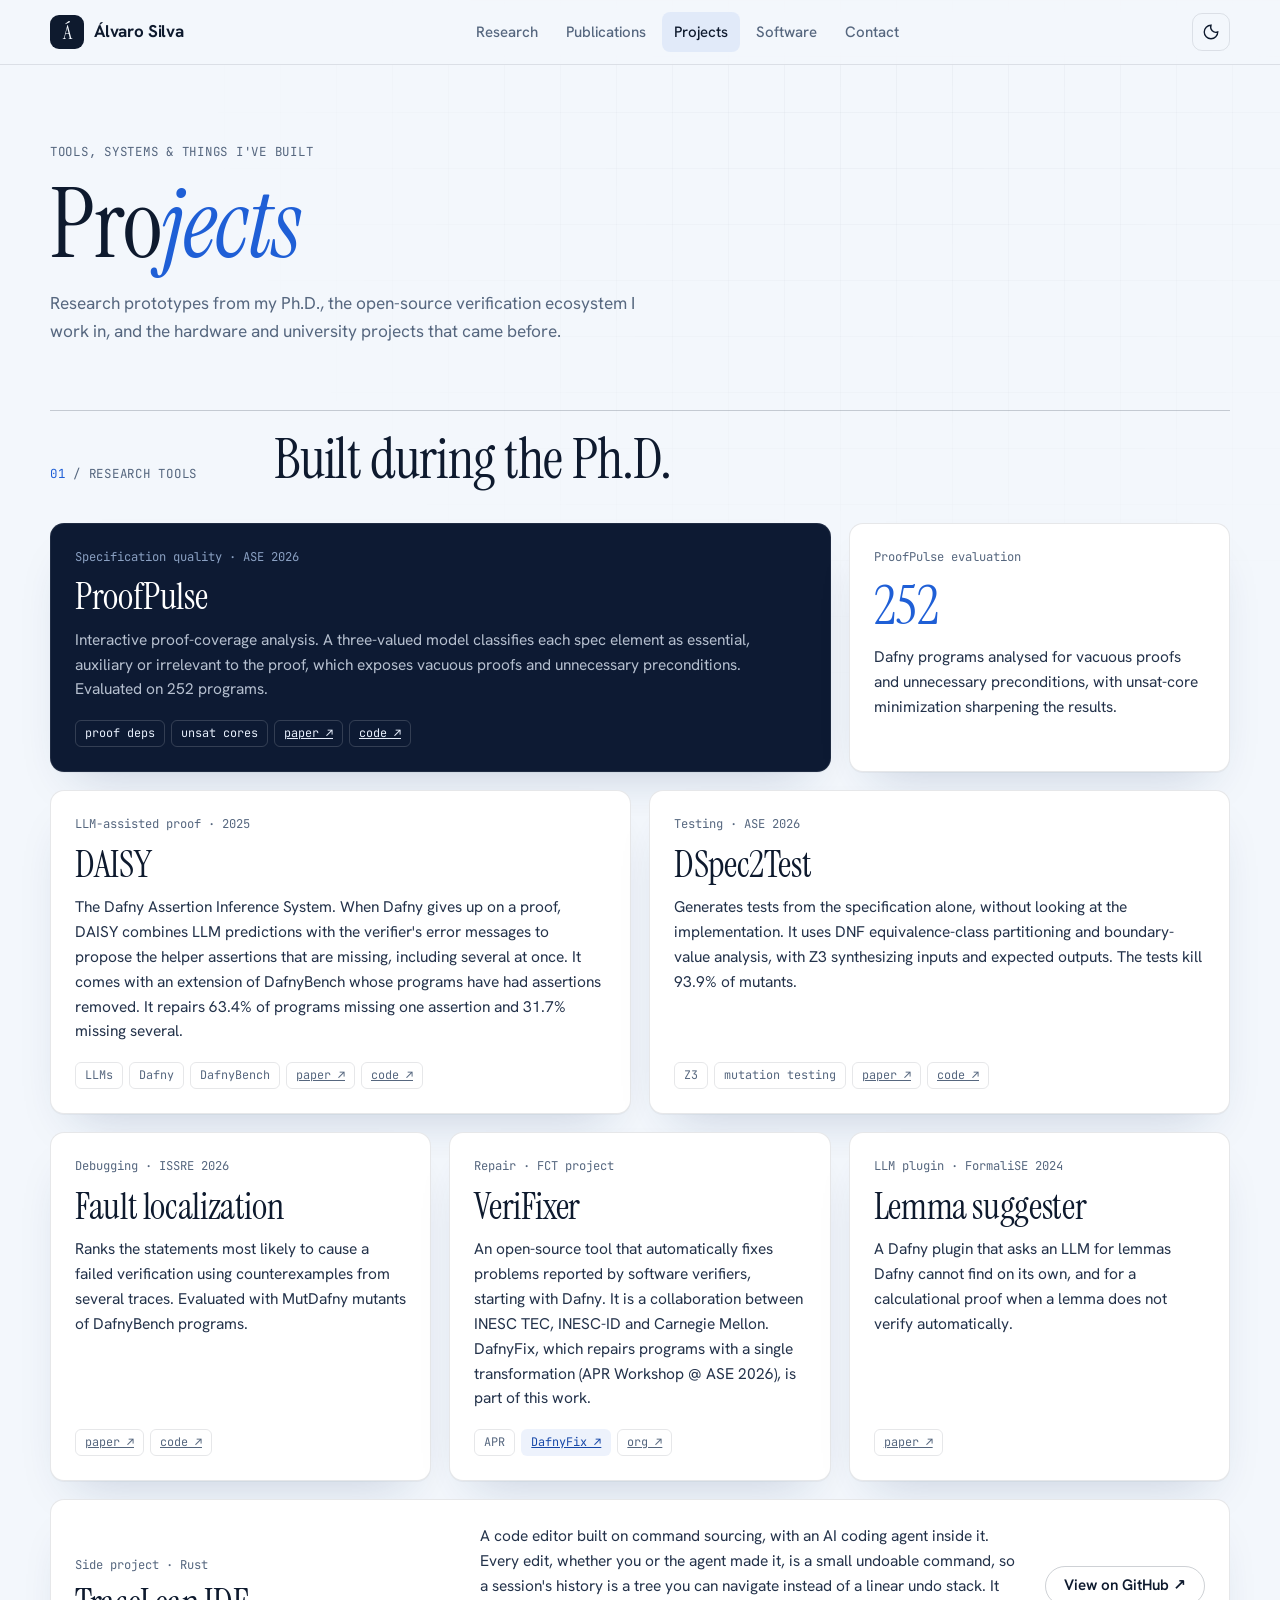
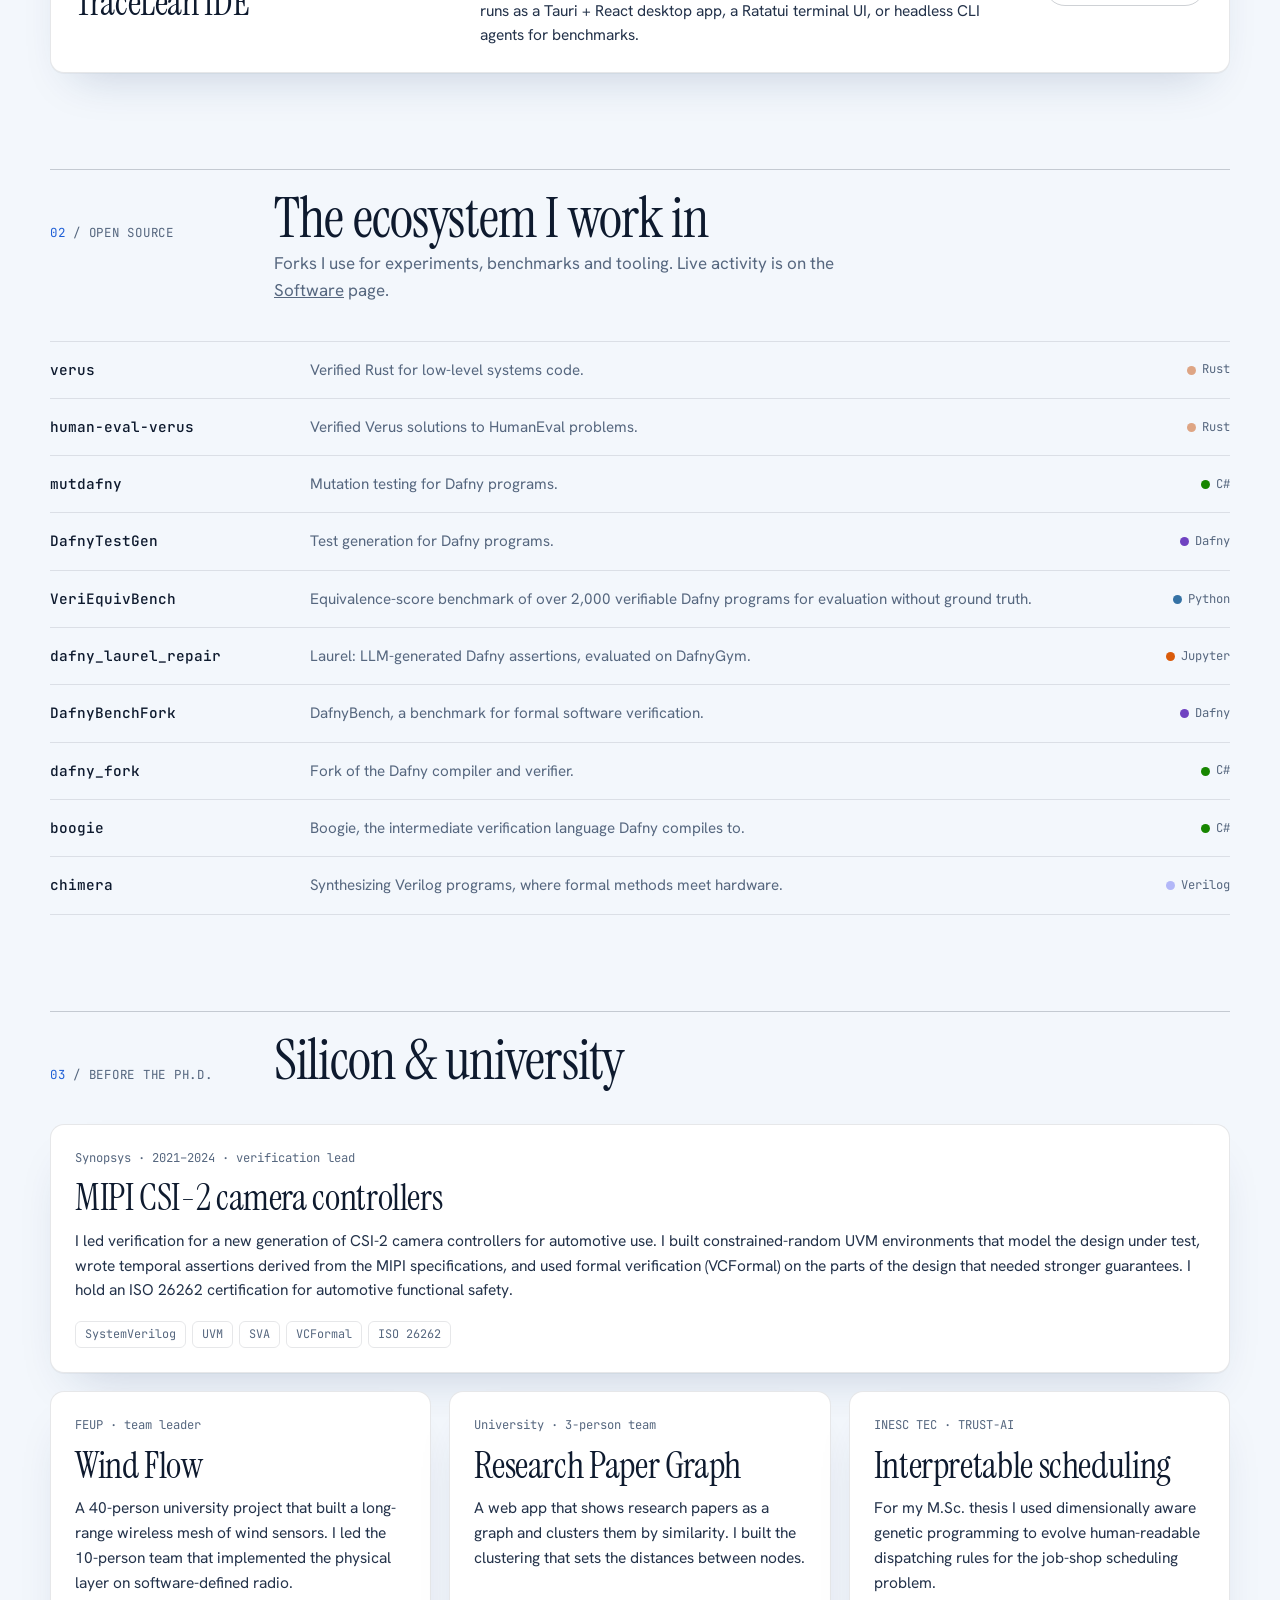
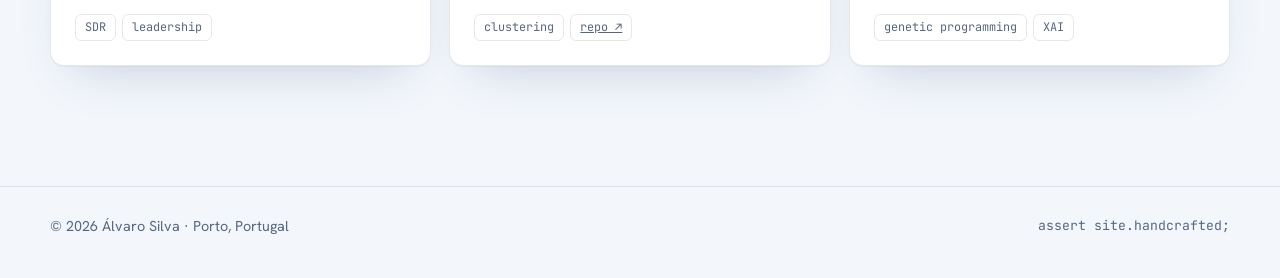
==== commit a47bc299: "Update venues for ASE 2026 papers and emphasise ProofPulse - ProofPulse and DSpec2Test now listed as" ====
--- a/projects.html
+++ b/projects.html
@@ -95,25 +95,25 @@
 			</div>
 			<div class="bento">
 				<article class="card feature span-4 reveal">
-					<span class="tool-tag">LLM-assisted proof · 2025</span>
-					<h3 class="tool-name">DAISY</h3>
-					<p>The Dafny Assertion Inference System. When Dafny gives up on a proof, DAISY combines LLM predictions with the verifier's error messages to propose the helper assertions that are missing, including several at once. It comes with an extension of DafnyBench whose programs have had assertions removed.</p>
-					<div class="meta"><span class="chip">LLMs</span><span class="chip">Dafny</span><span class="chip">DafnyBench</span><a class="chip" href="https://arxiv.org/abs/2511.00125" target="_blank" rel="noreferrer">paper ↗</a><a class="chip" href="https://github.com/VeriFixer/daisy" target="_blank" rel="noreferrer">code ↗</a></div>
-				</article>
-				<article class="card span-2 reveal">
-					<span class="tool-tag">DAISY results</span>
-					<span class="metric">63.4%</span>
-					<p>of programs missing one assertion verify again; 31.7% when several assertions are missing.</p>
-				</article>
-
-				<article class="card span-3 reveal">
-					<span class="tool-tag">Specification quality · 2026</span>
+					<span class="tool-tag">Specification quality · ASE 2026</span>
 					<h3 class="tool-name">ProofPulse</h3>
 					<p>Interactive proof-coverage analysis. A three-valued model classifies each spec element as essential, auxiliary or irrelevant to the proof, which exposes vacuous proofs and unnecessary preconditions. Evaluated on 252 programs.</p>
 					<div class="meta"><span class="chip">proof deps</span><span class="chip">unsat cores</span><a class="chip" href="https://arxiv.org/abs/2608.30818" target="_blank" rel="noreferrer">paper ↗</a><a class="chip" href="https://github.com/VeriFixer/ProofPulse" target="_blank" rel="noreferrer">code ↗</a></div>
 				</article>
+				<article class="card span-2 reveal">
+					<span class="tool-tag">ProofPulse evaluation</span>
+					<span class="metric">252</span>
+					<p>Dafny programs analysed for vacuous proofs and unnecessary preconditions, with unsat-core minimization sharpening the results.</p>
+				</article>
+
 				<article class="card span-3 reveal">
-					<span class="tool-tag">Testing · 2026</span>
+					<span class="tool-tag">LLM-assisted proof · 2025</span>
+					<h3 class="tool-name">DAISY</h3>
+					<p>The Dafny Assertion Inference System. When Dafny gives up on a proof, DAISY combines LLM predictions with the verifier's error messages to propose the helper assertions that are missing, including several at once. It comes with an extension of DafnyBench whose programs have had assertions removed. It repairs 63.4% of programs missing one assertion and 31.7% missing several.</p>
+					<div class="meta"><span class="chip">LLMs</span><span class="chip">Dafny</span><span class="chip">DafnyBench</span><a class="chip" href="https://arxiv.org/abs/2511.00125" target="_blank" rel="noreferrer">paper ↗</a><a class="chip" href="https://github.com/VeriFixer/daisy" target="_blank" rel="noreferrer">code ↗</a></div>
+				</article>
+				<article class="card span-3 reveal">
+					<span class="tool-tag">Testing · ASE 2026</span>
 					<h3 class="tool-name">DSpec2Test</h3>
 					<p>Generates tests from the specification alone, without looking at the implementation. It uses DNF equivalence-class partitioning and boundary-value analysis, with Z3 synthesizing inputs and expected outputs. The tests kill 93.9% of mutants.</p>
 					<div class="meta"><span class="chip">Z3</span><span class="chip">mutation testing</span><a class="chip" href="https://arxiv.org/abs/2609.29713" target="_blank" rel="noreferrer">paper ↗</a><a class="chip" href="https://github.com/VeriFixer/DSpec2Test" target="_blank" rel="noreferrer">code ↗</a></div>
@@ -128,7 +128,7 @@
 				<article class="card span-2 reveal">
 					<span class="tool-tag">Repair · FCT project</span>
 					<h3 class="tool-name">VeriFixer</h3>
-					<p>An open-source tool that automatically fixes problems reported by software verifiers, starting with Dafny. It is a collaboration between INESC TEC, INESC-ID and Carnegie Mellon. DafnyFix, which repairs programs with a single transformation, is part of this work.</p>
+					<p>An open-source tool that automatically fixes problems reported by software verifiers, starting with Dafny. It is a collaboration between INESC TEC, INESC-ID and Carnegie Mellon. DafnyFix, which repairs programs with a single transformation (APR Workshop @ ASE 2026), is part of this work.</p>
 					<div class="meta"><span class="chip">APR</span><a class="chip accent" href="https://github.com/VeriFixer/DafnyFix" target="_blank" rel="noreferrer">DafnyFix ↗</a><a class="chip" href="https://github.com/VeriFixer" target="_blank" rel="noreferrer">org ↗</a></div>
 				</article>
 				<article class="card span-2 reveal">
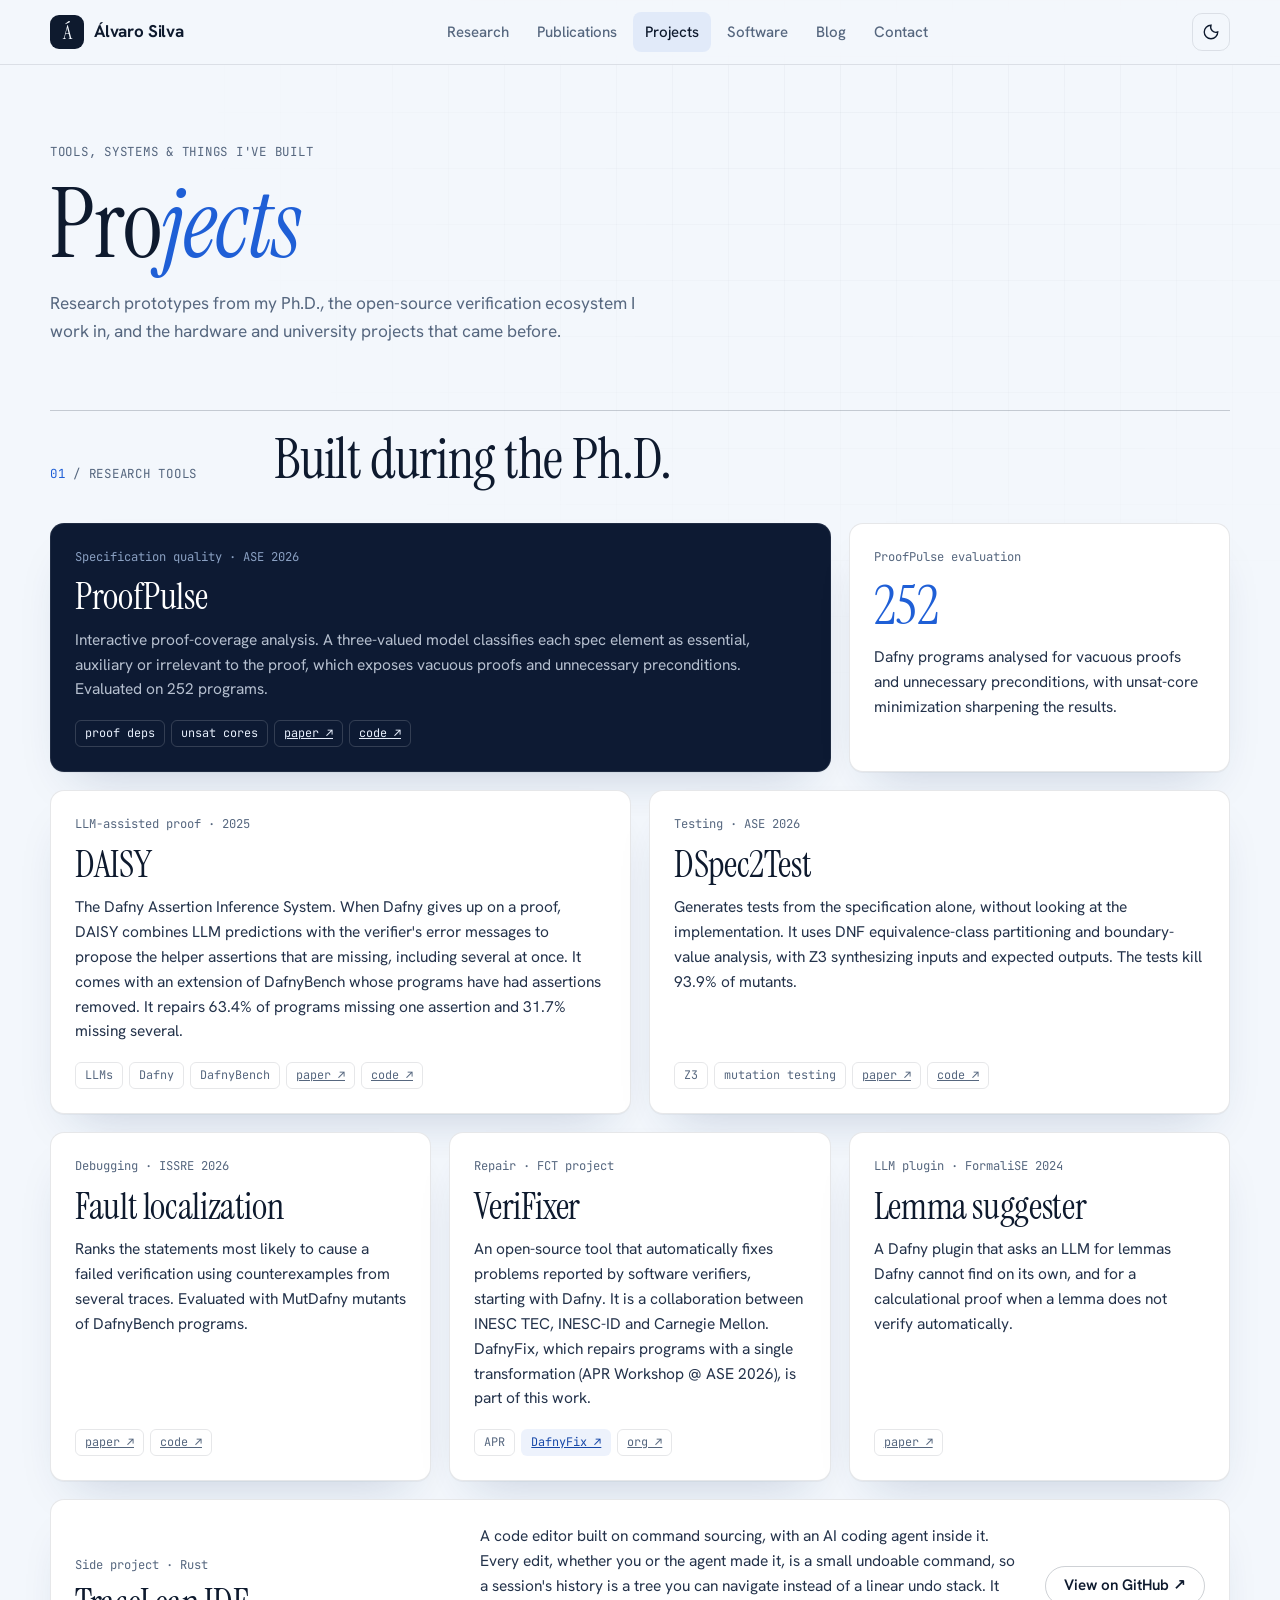
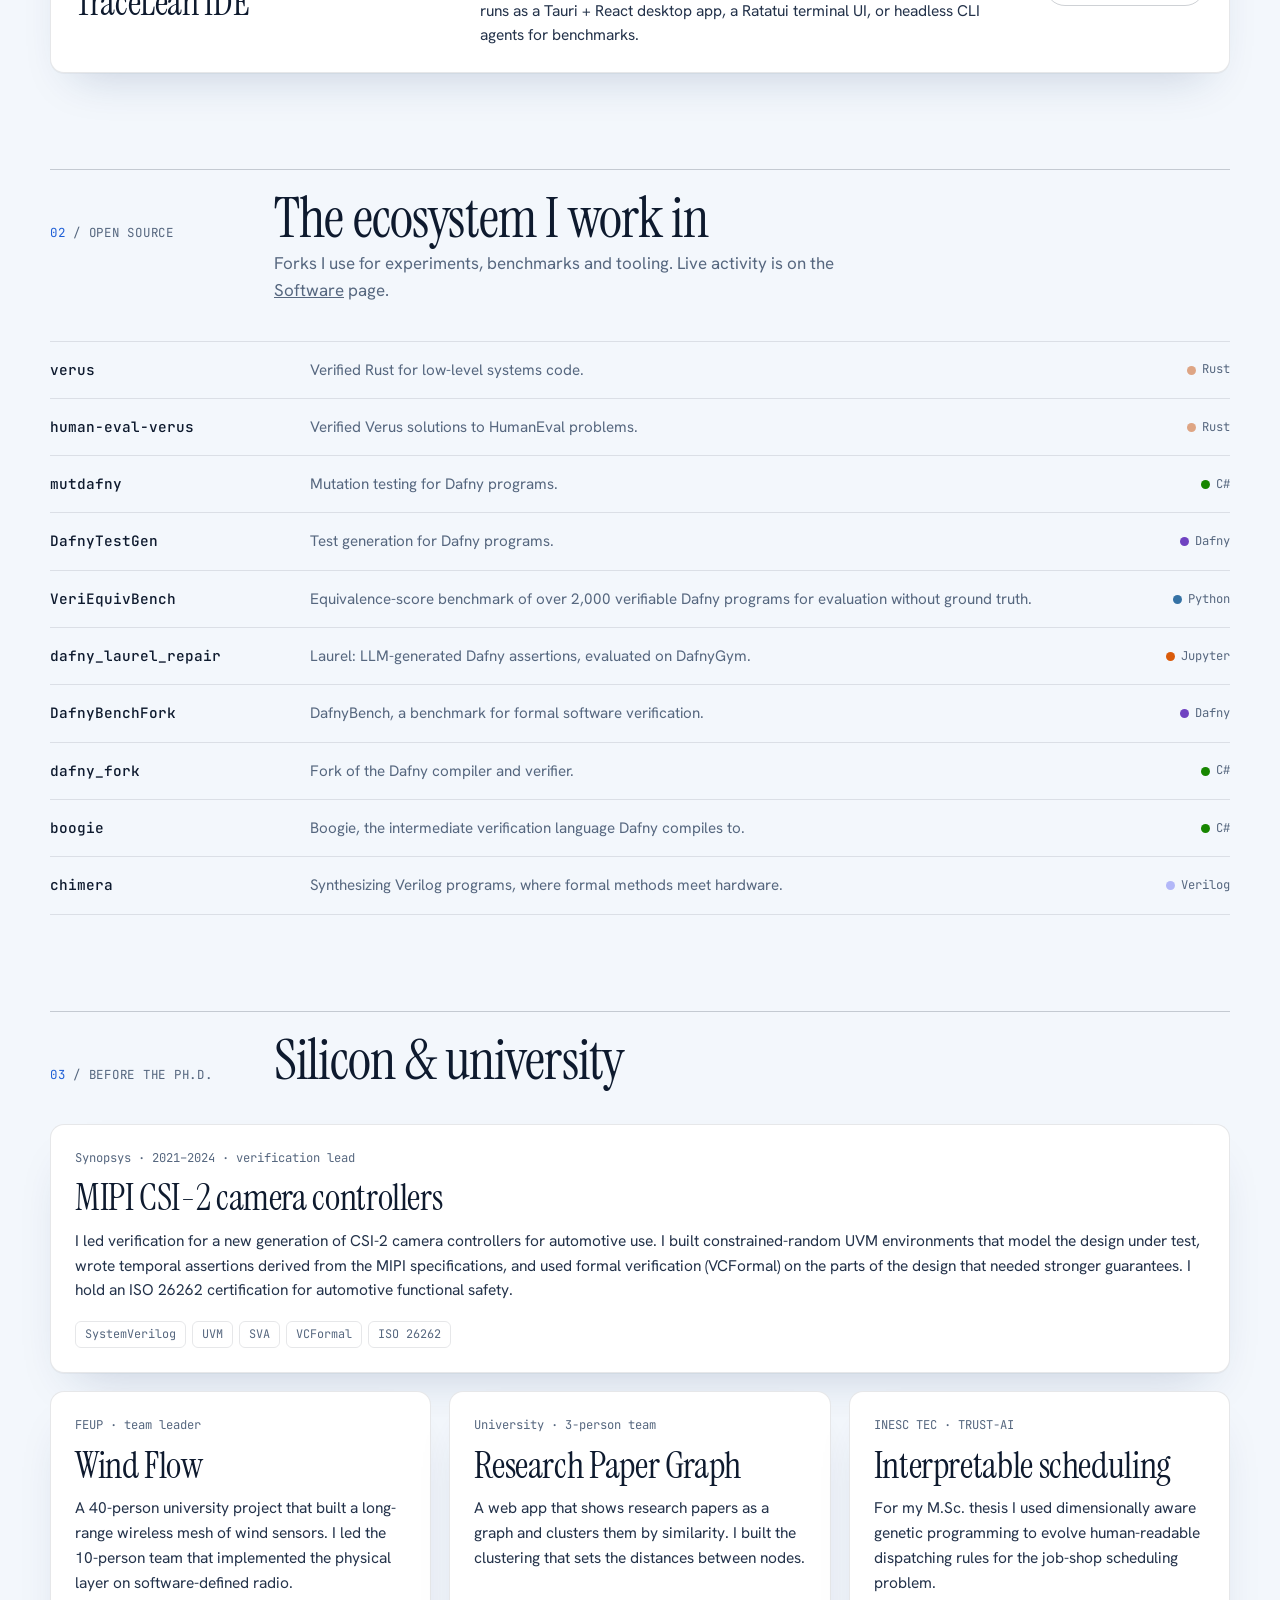
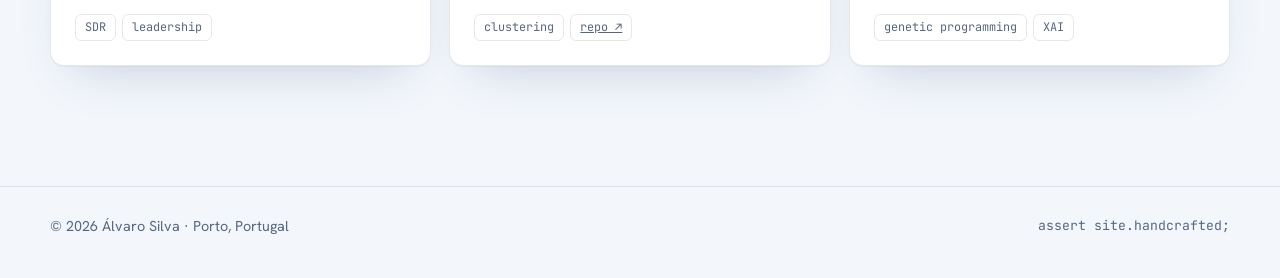
==== commit f0584d56: "Add blog section with first post on mathematics and AI Co-Authored-By: Claude Sonnet 5.5 <noreply@an" ====
--- a/projects.html
+++ b/projects.html
@@ -67,6 +67,7 @@
 				<li><a href="publications.html">Publications</a></li>
 				<li><a href="projects.html" aria-current="page">Projects</a></li>
 				<li><a href="software.html">Software</a></li>
+				<li><a href="blog.html">Blog</a></li>
 				<li><a href="index.html#contact">Contact</a></li>
 			</ul>
 			<div class="nav-tools">
